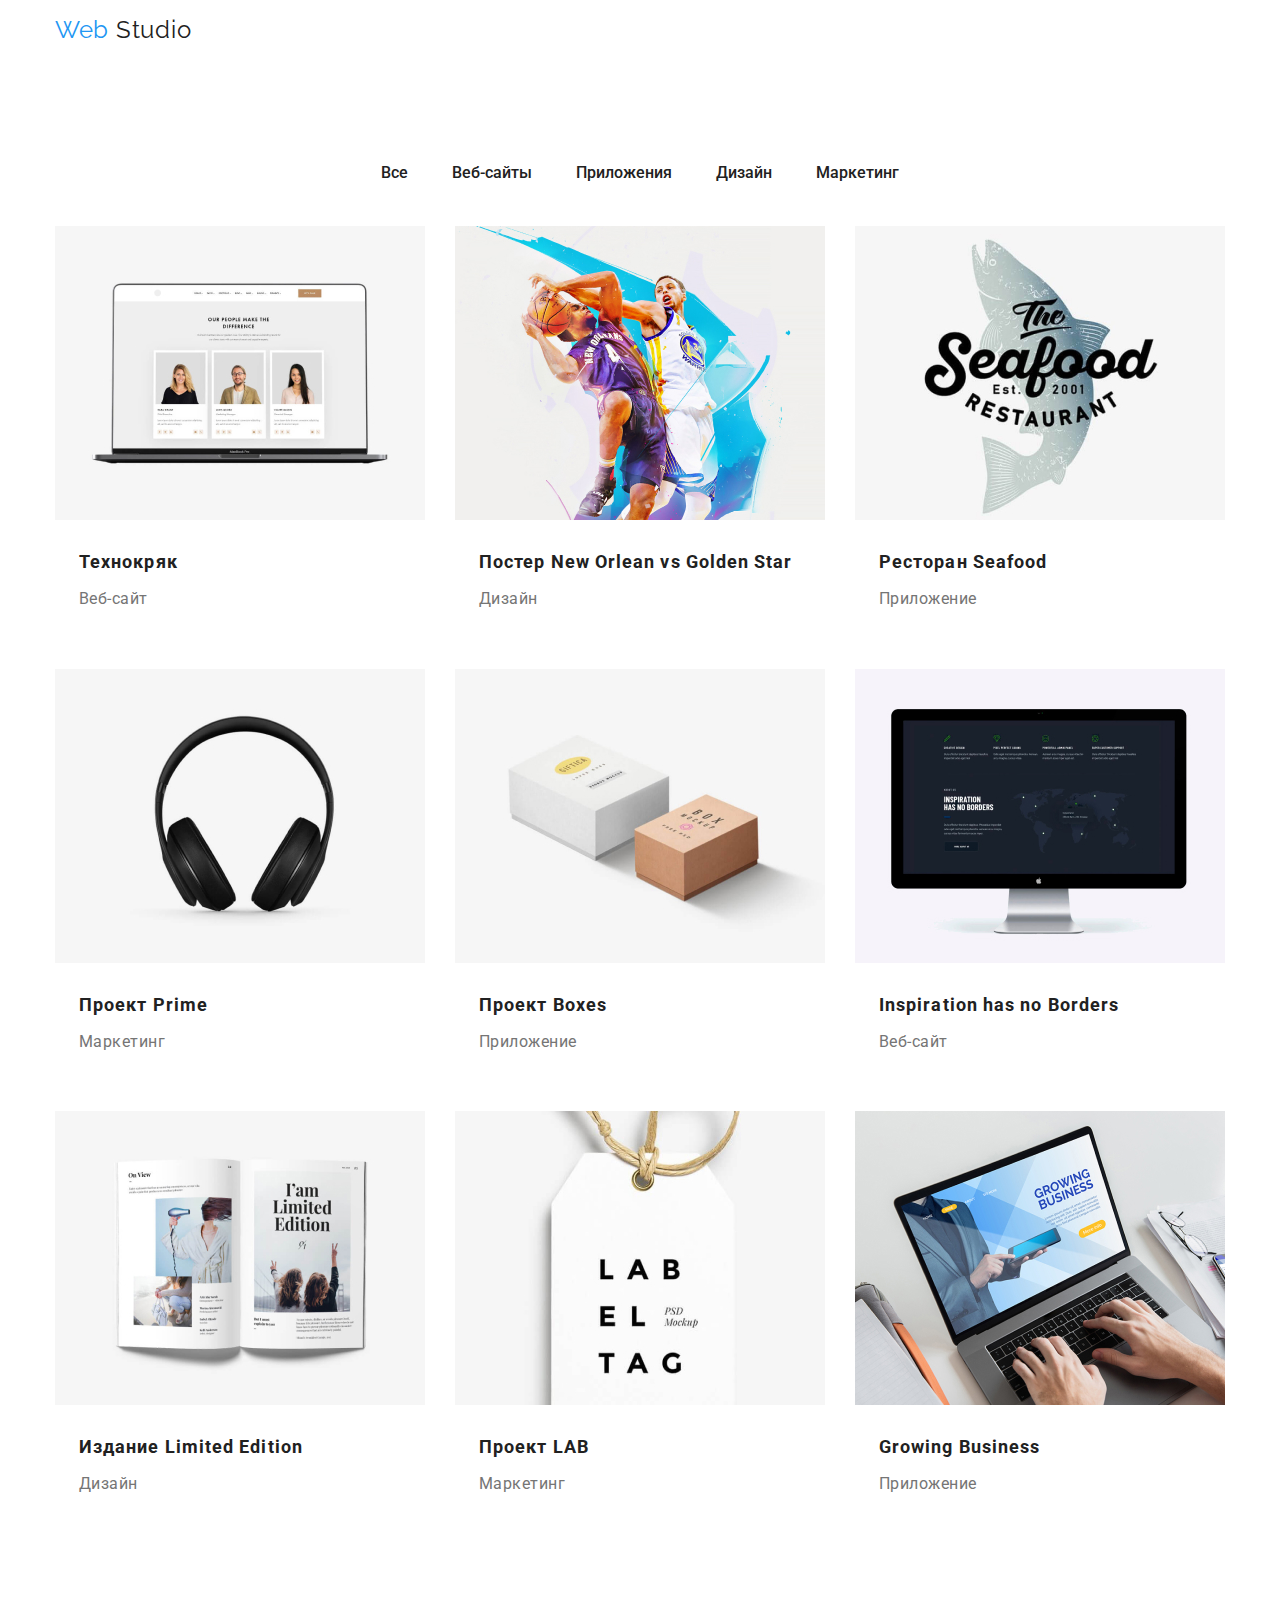
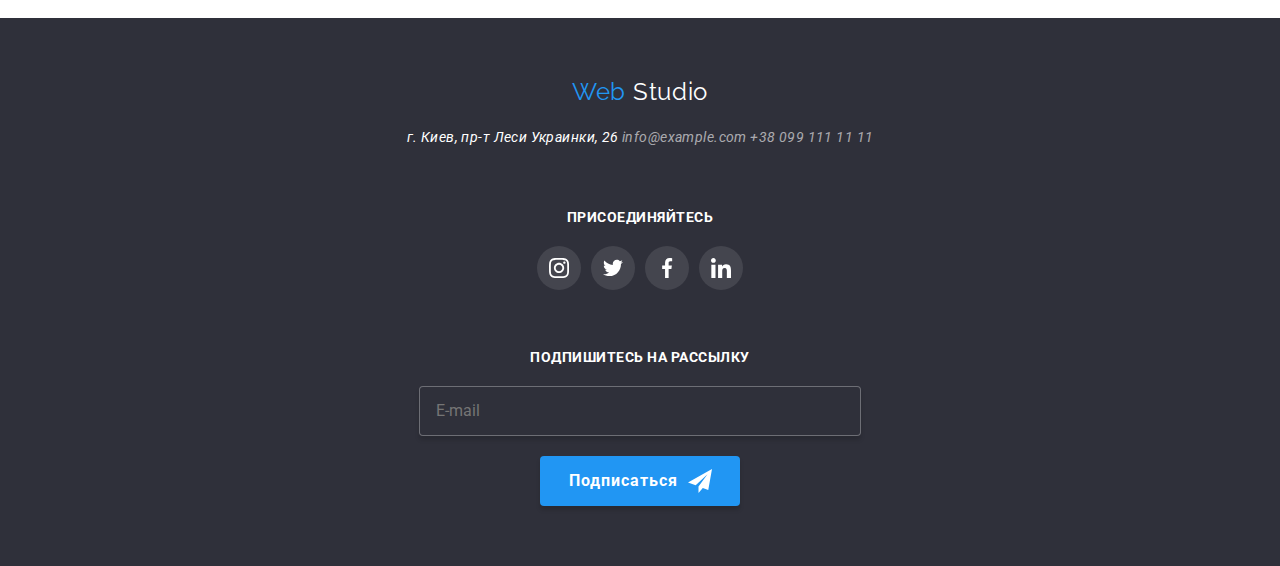
==== portfolio.html @ 6e50695f "v.1.0" ====
<!DOCTYPE html>
<html lang="ru">
  <head>
    <meta charset="utf-8" />
    <meta name="description" content="" />
    <meta name="viewport" content="width=device-width, initial-scale=1.0" />
    <title>Web Studio</title>
    <link href="https://fonts.googleapis.com/css2?family=Raleway:wght@700&family=Roboto:wght@400;500;700;900&display=swap"
      rel="stylesheet">
      <link rel="stylesheet" href="https://cdnjs.cloudflare.com/ajax/libs/modern-normalize/0.6.0/modern-normalize.min.css" />
    <!-- <link rel="stylesheet" href="./css/styles.css" /> -->
    <link rel="stylesheet" href="./css/portfolio.min.css"/>
  </head>

  <body>
    <!--Шапка страницы-->
    <header>
      <div class="container main-nav">
        <!--Navigation-->
        
          <a class="logo" href="./index.html" target="_blank">
            <span class="logo-web">Web</span>
            <span class="logo-studio">Studio</span>
          </a>
          
        <nav class="nav">
          <ul class="nav-list">
            <li class="nav-item">
              <a href="./index.html" class="nav-link" target="_blank">Студия</a>
            </li>
            <li class="nav-item">
              <a href="./portfolio.html" class="nav-link current" target="_blank">Портфолио</a>
            </li>
            <li class="nav-item">
              <a href="#" class="nav-link" target="_blank">Контакты</a>
            </li>
          </ul>
        </nav>
    
        <!--Contacts-->
        <adress class="cont">
          <a class="cont-mail" href="mailto:">
            <svg class="icon-envelope">
              <use href="./images/symbol-defs.svg#icon-envelope"></use>
            </svg>
            info@devstudio.com</a>
          <a class="cont-num" href="tel:+380961111111">
            <svg class="icon-smartphone">
              <use href="./images/symbol-defs.svg#icon-smartphone"></use>
            </svg>
            +38 096 111 11 11</a>
        </adress>
      </div>
    </header>

    <main>
      <div class="container main-section">
      <!--Filter-->
      <section>
        <h1 class="title">Portfolio</h1>
        <ul class="filter">
          <li><button class="filter-btn" type="button">Все</button></li>
          <li><button class="filter-btn" type="button">Веб-сайты</button></li>
          <li><button class="filter-btn" type="button">Приложения</button></li>
          <li><button class="filter-btn" type="button">Дизайн</button></li>
          <li><button class="filter-btn" type="button">Маркетинг</button></li>
        </ul>

      <!--Products-->
      <section>
        <h2 class="filter-title">Projects</h2>

        <ul class="project-list">
          <li class="allserv-item">
            <a class="allserv-link" href="">
              <div class="allserv-img"><img src="./images/crack.jpg" alt="Технокряк" /></div>
                <div class="descr-item">
                  <p class="description">Технокряк это современная площадка распространения коронавируса.
                  Компании используют эту платформу для цифрового шпионажа и атак на
                  защищённые сервера конкурентов.</p>
                </div>
                <div class="name-type">
                  <h3 class="allserv-name">Технокряк</h3>
                  <p class="allserv-type">Веб-сайт</p>
                </div>
            </a>
          </li>

          <li class="allserv-item">
            <a class="allserv-link" href="">
              <div class="allserv-img"><img src="./images/poster.jpg" alt="Баскетбольный постер"/></div>
                <div class="descr-item">
                  <p class="description">Технокряк это современная площадка распространения коронавируса.
                  Компании используют эту платформу для цифрового шпионажа и атак на
                  защищённые сервера конкурентов.</p>
                </div>
                <div class="name-type">
                  <h3 class="allserv-name">Постер New Orlean vs Golden Star</h3>
                  <p class="allserv-type">Дизайн</p>
                </div>
            </a>
          </li>

          <li class="allserv-item">
            <a class="allserv-link" href="">
              <div class="allserv-img"><img src="./images/seafood.jpg" alt="Ресторан морской кухни"/></div>
              <div class="descr-item">
                <p class="description">Технокряк это современная площадка распространения коронавируса.
                Компании используют эту платформу для цифрового шпионажа и атак на
                защищённые сервера конкурентов.</p>
              </div>
              <div class="name-type">
                <h3 class="allserv-name">Ресторан Seafood</h3>
                <p class="allserv-type">Приложение</p>
              </div>
            </a>
          </li>

          <li class="allserv-item">
            <a class="allserv-link" href="">
              <div class="allserv-img"><img src="./images/headphone.jpg" alt="Наушники" /></div>
              <div class="descr-item">
                <p class="description">Технокряк это современная площадка распространения коронавируса.
                Компании используют эту платформу для цифрового шпионажа и атак на
                защищённые сервера конкурентов.</p>
              </div>
              <div class="name-type">
                <h3 class="allserv-name">Проект Prime</h3>
                <p class="allserv-type">Маркетинг</p>
              </div>
            </a>
          </li>

          <li class="allserv-item">
            <a class="allserv-link" href="">
              <div class="allserv-img"><img src="./images/boxes.jpg" alt="Коробки" /></div>
              <div class="descr-item">
                <p class="description">Технокряк это современная площадка распространения коронавируса.
                Компании используют эту платформу для цифрового шпионажа и атак на
                защищённые сервера конкурентов.</p>
              </div>
              <div class="name-type">
                <h3 class="allserv-name">Проект Boxes</h3>
                <p class="allserv-type">Приложение</p>
              </div>
            </a>
          </li>

          <li class="allserv-item">
            <a class="allserv-link" href="">
              <div class="allserv-img"><img src="./images/design.jpg" alt="Дизайн" /></div>
              <div class="descr-item">
                <p class="description">Технокряк это современная площадка распространения коронавируса.
                Компании используют эту платформу для цифрового шпионажа и атак на
                защищённые сервера конкурентов.</p>
              </div>
              <div class="name-type">
                <h3 class="allserv-name">Inspiration has no Borders</h3>
                <p class="allserv-type">Веб-сайт</p>
              </div>
            </a>
          </li>

          <li class="allserv-item">
            <a class="allserv-link" href="">
              <div class="allserv-img"><img src="./images/limit.jpg" alt="Лимитированная версия"/></div>
              <div class="descr-item">
                <p class="description">Технокряк это современная площадка распространения коронавируса.
                Компании используют эту платформу для цифрового шпионажа и атак на
                защищённые сервера конкурентов.</p>
              </div>
              <div class="name-type">
                <h3 class="allserv-name">Издание Limited Edition</h3>
                <p class="allserv-type">Дизайн</p>
              </div>
            </a>
          </li>

          <li class="allserv-item">
            <a class="allserv-link" href="">
              <div class="allserv-img"><img src="./images/label.jpg" alt="Лейбл и лого" /></div>
              <div class="descr-item">
                <p class="description">Технокряк это современная площадка распространения коронавируса.
                Компании используют эту платформу для цифрового шпионажа и атак на
                защищённые сервера конкурентов.</p>
              </div>
              <div class="name-type">
                <h3 class="allserv-name">Проект LAB</h3>
                <p class="allserv-type">Маркетинг</p>
              </div>
            </a>
          </li>

          <li class="allserv-item">
            <a class="allserv-link" href="">
              <div class="allserv-img"><img src="./images/nbook.jpg" alt="Ноутбук" /></div>
              <div class="descr-item">
                <p class="description">Технокряк это современная площадка распространения коронавируса.
                Компании используют эту платформу для цифрового шпионажа и атак на
                защищённые сервера конкурентов.</p>
              </div>
              <div class="name-type">
                <h3 class="allserv-name">Growing Business</h3>
                <p class="allserv-type">Приложение</p>
              </div>
            </a>
          </li>
        </ul>
      </section>
      </div>
    </main>

    <!--Footer-->
    <footer class="footer">
      <!--Contacts-->
    <div class="foot container">
      <div class="first-foot">
      <a class="logo" href=""><span class="logo-web">Web</span> Studio</a>
      <address class="footer-address">
        г. Киев, пр-т Леси Украинки, 26
        <a class="footer-mail" href="mailto:info@example.com">info@example.com</a>
        <a class="footer-num" href="tel:+380991111111">+38 099 111 11 11</a>
      </address>
      </div>
      
      <div class="second-foot">
        <p class="footer-action">Присоединяйтесь</p>
        <ul class="invite-list">
          <li class="invite-item">
            <a class="invite-social" href="">
              <svg class="invite-instagram">
                <use href="./images/symbol-defs.svg#icon-instagram">
                </use>
              </svg>
            </a>
          </li>
          <li class="invite-item">
            <a class="invite-social" href="">
              <svg class="invite-twitter">
                <use href="./images/symbol-defs.svg#icon-twitter">
                </use>
              </svg>
            </a>
          </li>
          <li class="invite-item">
            <a class="invite-social" href="">
              <svg class="invite-facebook">
                <use href="./images/symbol-defs.svg#icon-facebook">
                </use>
              </svg>
            </a>
          </li>
          <li class="invite-item">
            <a class="invite-social" href="">
              <svg class="invite-linkedin">
                <use href="./images/symbol-defs.svg#icon-linkedin">
                </use>
              </svg>
            </a>
          </li>
        </ul>
      </div>
      
      <div class="third-foot">
        <p class="footer-action">Подпишитесь на рассылку</p>
        <div class="foot-input">
          <input class="action-email" type="text" name="mail" placeholder="E-mail" />
          <button class="btn" type="submit">Подписаться
            <svg class="icon-iconsend">
            <use href="./images/symbol-defs.svg#icon-iconsend">
            </use></svg>
          </button>
        </div>
      </div>
    </div>

    </footer>
  </body>
</html>
---- css/portfolio.min.css ----
.third-foot .btn{padding-top:10px;padding-bottom:10px;width:200px;font-weight:700;line-height:1.88;letter-spacing:0.06em;border:0;color:#fff;background:#2196f3;-webkit-box-shadow:0px 4px 4px rgba(0,0,0,0.15);box-shadow:0px 4px 4px rgba(0,0,0,0.15);border-radius:4px;cursor:pointer}.third-foot .btn:hover{background:#188CE8}html{-webkit-box-sizing:border-box;box-sizing:border-box}*,*::before,*::after{-webkit-box-sizing:inherit;box-sizing:inherit}body{color:#212121;font-family:"Roboto",sans-serif;letter-spacing:0.03em}ul{list-style:none;margin:0 0;padding:0 0}a{text-decoration:none}p{margin-top:0;margin-bottom:0}.container{margin-left:auto;margin-right:auto;padding:0 15px}@media screen and (min-width: 480px){.container{width:480px}}@media screen and (min-width: 768px){.container{width:768px}}@media screen and (min-width: 1200px){.container{width:1200px}}.logo{margin-top:16px;margin-bottom:16px;color:#fff;font-family:"Raleway",sans-serif;font-size:24px;line-height:1.17;letter-spacing:0.03em}.logo-web{color:#2196f3}.logo-studio{color:#212121}.main-nav{display:-webkit-box;display:-ms-flexbox;display:flex;-webkit-box-align:center;-ms-flex-align:center;align-items:center;-webkit-box-pack:justify;-ms-flex-pack:justify;justify-content:space-between}.nav{display:none}.current{color:#2196f3}.current::after{content:'';position:absolute;bottom:0;left:0;width:100%;height:4px;background-color:#2196f3;border-radius:2px;opacity:1}.cont{display:none}.main-section{padding-top:94px;padding-bottom:94px}.title{display:none}.filter{display:-webkit-box;display:-ms-flexbox;display:flex;-webkit-box-pack:center;-ms-flex-pack:center;justify-content:center;margin-left:auto}.filter-btn{color:#212121;background-color:#fff;font-family:inherit;padding:6px 22px;border:transparent;border-radius:4px;font-weight:500;font-size:16px;line-height:1.62;text-align:center;outline:none;-webkit-transition:all 250ms cubic-bezier(0.4, 0, 0.2, 1);transition:all 250ms cubic-bezier(0.4, 0, 0.2, 1)}.filter-btn:hover,.filter-btn:focus{color:#fff;background-color:#2196f3;-webkit-box-shadow:0px 2px 2px rgba(0,0,0,0.12),0px 1px 2px rgba(0,0,0,0.08),0px 3px 1px rgba(0,0,0,0.1);box-shadow:0px 2px 2px rgba(0,0,0,0.12),0px 1px 2px rgba(0,0,0,0.08),0px 3px 1px rgba(0,0,0,0.1)}.project-list{display:-webkit-box;display:-ms-flexbox;display:flex;-ms-flex-wrap:wrap;flex-wrap:wrap;margin-top:34px}.filter-title{display:none}.allserv-item{width:370px;padding-bottom:20px;overflow:hidden}.allserv-item:not(:nth-child(3n)){margin-right:30px}.allserv-item:not(:nth-child(-n+3)){margin-top:30px}.allserv-item:hover,.allserv-item:focus{border:1px solid #eee;-webkit-box-sizing:border-box;box-sizing:border-box;-webkit-box-shadow:1px 4px 6px rgba(0,0,0,0.16),0px 4px 4px rgba(0,0,0,0.06),0px 1px 1px rgba(0,0,0,0.12);box-shadow:1px 4px 6px rgba(0,0,0,0.16),0px 4px 4px rgba(0,0,0,0.06),0px 1px 1px rgba(0,0,0,0.12)}.allserv-link{display:inline-block;content:"";position:relative;overflow:hidden}.allserv-img{overflow:hidden}.allserv-img::before{display:inline-block;content:"";position:absolute;top:0;left:0;width:100%;height:300px;background:rgba(33,150,243,0.9);z-index:2;-webkit-transform:translateY(100%);transform:translateY(100%);-webkit-transition:all 250ms cubic-bezier(0.4, 0, 0.2, 1);transition:all 250ms cubic-bezier(0.4, 0, 0.2, 1)}.allserv-item:hover .allserv-img::before{-webkit-transform:translateY(0);transform:translateY(0)}.allserv-name{margin-top:0;margin-bottom:0;padding-top:20px;padding-left:24px;color:#212121;font-weight:700;font-size:18px;line-height:2;letter-spacing:0.06em}.allserv-type{margin-top:4px;margin-bottom:0;padding-left:24px;color:#757575;font-weight:400;font-size:16px;line-height:1.86}.descr-item{display:inline-block;content:"";position:absolute;top:0;left:0;padding:63px 24px;font-size:18px;line-height:1.56;letter-spacing:0.03em;color:#fff;opacity:1;-webkit-transform:translateY(100%);transform:translateY(100%);z-index:4;-webkit-transition:all 250ms cubic-bezier(0.4, 0, 0.2, 1);transition:all 250ms cubic-bezier(0.4, 0, 0.2, 1)}.allserv-item:hover .descr-item{-webkit-transform:translateY(0);transform:translateY(0)}.name-type{position:relative;z-index:5;background-color:#fff}.footer{width:inherit;padding-top:60px;padding-bottom:60px;text-align:center;background-color:#2F303A}.footer-mail,.footer-num{color:rgba(255,255,255,0.6)}.footer-mail:hover,.footer-mail:focus,.footer-num:hover,.footer-num:focus{color:#2196f3}.footer-action{margin-top:60px;margin-bottom:20px;color:#fff;font-weight:700;font-size:14px;line-height:1.14;text-transform:uppercase}.footer-address{margin-top:20px;color:#fff;font-style:400;font-size:14px;line-height:1.71;letter-spacing:0.03em}.footer-address div{margin-top:10px}.foot-input{display:inline-block}.first-foot a.logo{margin:0}.third-foot .btn{position:relative;height:50px;text-align:left;padding-left:29px}.invite-list{display:-webkit-box;display:-ms-flexbox;display:flex;-webkit-box-pack:center;-ms-flex-pack:center;justify-content:center;margin-top:20px}.invite-item:not(:last-child){margin-right:10px}.invite-instagram,.invite-twitter,.invite-facebook,.invite-linkedin{width:20px;height:20px;fill:#fff}a.invite-social{display:-webkit-box;display:-ms-flexbox;display:flex;-webkit-box-pack:center;-ms-flex-pack:center;justify-content:center;-webkit-box-align:center;-ms-flex-align:center;align-items:center;height:44px;width:44px;background-color:rgba(255,255,255,0.1);background-size:44px;border-radius:50%;-webkit-transition:all 250ms cubic-bezier(0.4, 0, 0.2, 1);transition:all 250ms cubic-bezier(0.4, 0, 0.2, 1)}a.invite-social:hover,a.invite-social:focus{background-color:#2196f3;background-size:44px;border-radius:50%}.action-email{height:50px;width:100%;padding:16px;margin-bottom:20px;color:rgba(255,255,255,0.6);border:1px solid rgba(255,255,255,0.3);-webkit-box-sizing:border-box;box-sizing:border-box;-webkit-box-shadow:0px 4px 4px rgba(0,0,0,0.15);box-shadow:0px 4px 4px rgba(0,0,0,0.15);border-radius:4px;background-color:#2F303A;-webkit-transition:all 250ms cubic-bezier(0.4, 0, 0.2, 1);transition:all 250ms cubic-bezier(0.4, 0, 0.2, 1)}.icon-iconsend{position:absolute;right:28px;bottom:13px;height:24px;width:24px;fill:#fff}
/*# sourceMappingURL=portfolio.min.css.map */
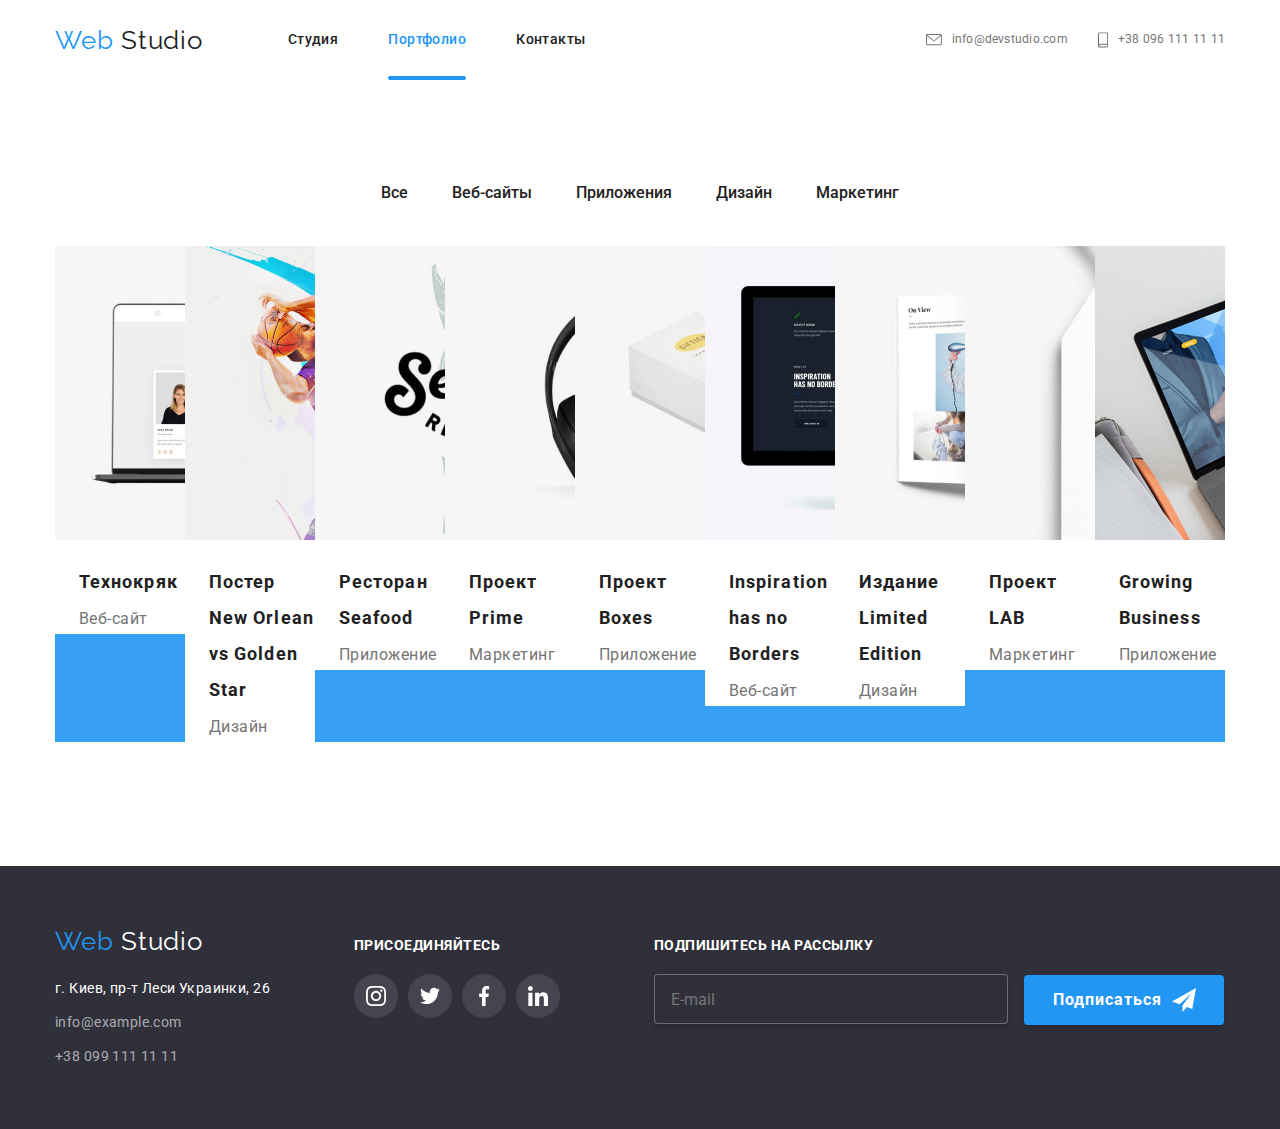
==== commit 9a43514e: "v.2.3" ====
--- a/portfolio.html
+++ b/portfolio.html
@@ -213,67 +213,66 @@
     <!--Footer-->
     <footer class="footer">
       <!--Contacts-->
-    <div class="foot container">
-      <div class="first-foot">
-      <a class="logo" href=""><span class="logo-web">Web</span> Studio</a>
-      <address class="footer-address">
-        г. Киев, пр-т Леси Украинки, 26
-        <a class="footer-mail" href="mailto:info@example.com">info@example.com</a>
-        <a class="footer-num" href="tel:+380991111111">+38 099 111 11 11</a>
-      </address>
-      </div>
-      
-      <div class="second-foot">
-        <p class="footer-action">Присоединяйтесь</p>
-        <ul class="invite-list">
-          <li class="invite-item">
-            <a class="invite-social" href="">
-              <svg class="invite-instagram">
-                <use href="./images/symbol-defs.svg#icon-instagram">
-                </use>
-              </svg>
-            </a>
-          </li>
-          <li class="invite-item">
-            <a class="invite-social" href="">
-              <svg class="invite-twitter">
-                <use href="./images/symbol-defs.svg#icon-twitter">
-                </use>
-              </svg>
-            </a>
-          </li>
-          <li class="invite-item">
-            <a class="invite-social" href="">
-              <svg class="invite-facebook">
-                <use href="./images/symbol-defs.svg#icon-facebook">
-                </use>
-              </svg>
-            </a>
-          </li>
-          <li class="invite-item">
-            <a class="invite-social" href="">
-              <svg class="invite-linkedin">
-                <use href="./images/symbol-defs.svg#icon-linkedin">
-                </use>
-              </svg>
-            </a>
-          </li>
-        </ul>
-      </div>
-      
-      <div class="third-foot">
-        <p class="footer-action">Подпишитесь на рассылку</p>
-        <div class="foot-input">
-          <input class="action-email" type="text" name="mail" placeholder="E-mail" />
-          <button class="btn" type="submit">Подписаться
-            <svg class="icon-iconsend">
-            <use href="./images/symbol-defs.svg#icon-iconsend">
-            </use></svg>
-          </button>
+      <div class="foot container">
+        <div class="first-foot">
+          <a class="logo" href=""><span class="logo-web">Web</span> Studio</a>
+          <div class="footer-address">
+            <div>г. Киев, пр-т Леси Украинки, 26</div>
+            <div><a class="footer-mail" href="mailto:info@example.com">info@example.com</a></div>
+            <div><a class="footer-num" href="tel:+380991111111">+38 099 111 11 11</a></div>
+          </div>
+        </div>
+
+        <div class="second-foot">
+          <p class="footer-action">Присоединяйтесь</p>
+          <ul class="invite-list">
+            <li class="invite-item">
+              <a class="invite-social" href="">
+                <svg class="invite-instagram">
+                  <use href="./images/symbol-defs.svg#icon-instagram">
+                  </use>
+                </svg>
+              </a>
+            </li>
+            <li class="invite-item">
+              <a class="invite-social" href="">
+                <svg class="invite-twitter">
+                  <use href="./images/symbol-defs.svg#icon-twitter">
+                  </use>
+                </svg>
+              </a>
+            </li>
+            <li class="invite-item">
+              <a class="invite-social" href="">
+                <svg class="invite-facebook">
+                  <use href="./images/symbol-defs.svg#icon-facebook">
+                  </use>
+                </svg>
+              </a>
+            </li>
+            <li class="invite-item">
+              <a class="invite-social" href="">
+                <svg class="invite-linkedin">
+                  <use href="./images/symbol-defs.svg#icon-linkedin">
+                  </use>
+                </svg>
+              </a>
+            </li>
+          </ul>
+        </div>
+
+        <div class="third-foot">
+          <p class="footer-action">Подпишитесь на рассылку</p>
+          <div class="foot-input">
+            <input class="action-email" type="text" name="mail" placeholder="E-mail" />
+            <button class="btn" type="submit">Подписаться
+              <svg class="icon-iconsend">
+              <use href="./images/symbol-defs.svg#icon-iconsend">
+              </use></svg>
+            </button>
+          </div>
         </div>
       </div>
-    </div>
-
     </footer>
   </body>
 </html>
--- a/css/portfolio.min.css
+++ b/css/portfolio.min.css
@@ -1,2 +1,2 @@
-.third-foot .btn{padding-top:10px;padding-bottom:10px;width:200px;font-weight:700;line-height:1.88;letter-spacing:0.06em;border:0;color:#fff;background:#2196f3;-webkit-box-shadow:0px 4px 4px rgba(0,0,0,0.15);box-shadow:0px 4px 4px rgba(0,0,0,0.15);border-radius:4px;cursor:pointer}.third-foot .btn:hover{background:#188CE8}html{-webkit-box-sizing:border-box;box-sizing:border-box}*,*::before,*::after{-webkit-box-sizing:inherit;box-sizing:inherit}body{color:#212121;font-family:"Roboto",sans-serif;letter-spacing:0.03em}ul{list-style:none;margin:0 0;padding:0 0}a{text-decoration:none}p{margin-top:0;margin-bottom:0}.container{margin-left:auto;margin-right:auto;padding:0 15px}@media screen and (min-width: 480px){.container{width:480px}}@media screen and (min-width: 768px){.container{width:768px}}@media screen and (min-width: 1200px){.container{width:1200px}}.logo{margin-top:16px;margin-bottom:16px;color:#fff;font-family:"Raleway",sans-serif;font-size:24px;line-height:1.17;letter-spacing:0.03em}.logo-web{color:#2196f3}.logo-studio{color:#212121}.main-nav{display:-webkit-box;display:-ms-flexbox;display:flex;-webkit-box-align:center;-ms-flex-align:center;align-items:center;-webkit-box-pack:justify;-ms-flex-pack:justify;justify-content:space-between}.nav{display:none}.current{color:#2196f3}.current::after{content:'';position:absolute;bottom:0;left:0;width:100%;height:4px;background-color:#2196f3;border-radius:2px;opacity:1}.cont{display:none}.main-section{padding-top:94px;padding-bottom:94px}.title{display:none}.filter{display:-webkit-box;display:-ms-flexbox;display:flex;-webkit-box-pack:center;-ms-flex-pack:center;justify-content:center;margin-left:auto}.filter-btn{color:#212121;background-color:#fff;font-family:inherit;padding:6px 22px;border:transparent;border-radius:4px;font-weight:500;font-size:16px;line-height:1.62;text-align:center;outline:none;-webkit-transition:all 250ms cubic-bezier(0.4, 0, 0.2, 1);transition:all 250ms cubic-bezier(0.4, 0, 0.2, 1)}.filter-btn:hover,.filter-btn:focus{color:#fff;background-color:#2196f3;-webkit-box-shadow:0px 2px 2px rgba(0,0,0,0.12),0px 1px 2px rgba(0,0,0,0.08),0px 3px 1px rgba(0,0,0,0.1);box-shadow:0px 2px 2px rgba(0,0,0,0.12),0px 1px 2px rgba(0,0,0,0.08),0px 3px 1px rgba(0,0,0,0.1)}.project-list{display:-webkit-box;display:-ms-flexbox;display:flex;-ms-flex-wrap:wrap;flex-wrap:wrap;margin-top:34px}.filter-title{display:none}.allserv-item{width:370px;padding-bottom:20px;overflow:hidden}.allserv-item:not(:nth-child(3n)){margin-right:30px}.allserv-item:not(:nth-child(-n+3)){margin-top:30px}.allserv-item:hover,.allserv-item:focus{border:1px solid #eee;-webkit-box-sizing:border-box;box-sizing:border-box;-webkit-box-shadow:1px 4px 6px rgba(0,0,0,0.16),0px 4px 4px rgba(0,0,0,0.06),0px 1px 1px rgba(0,0,0,0.12);box-shadow:1px 4px 6px rgba(0,0,0,0.16),0px 4px 4px rgba(0,0,0,0.06),0px 1px 1px rgba(0,0,0,0.12)}.allserv-link{display:inline-block;content:"";position:relative;overflow:hidden}.allserv-img{overflow:hidden}.allserv-img::before{display:inline-block;content:"";position:absolute;top:0;left:0;width:100%;height:300px;background:rgba(33,150,243,0.9);z-index:2;-webkit-transform:translateY(100%);transform:translateY(100%);-webkit-transition:all 250ms cubic-bezier(0.4, 0, 0.2, 1);transition:all 250ms cubic-bezier(0.4, 0, 0.2, 1)}.allserv-item:hover .allserv-img::before{-webkit-transform:translateY(0);transform:translateY(0)}.allserv-name{margin-top:0;margin-bottom:0;padding-top:20px;padding-left:24px;color:#212121;font-weight:700;font-size:18px;line-height:2;letter-spacing:0.06em}.allserv-type{margin-top:4px;margin-bottom:0;padding-left:24px;color:#757575;font-weight:400;font-size:16px;line-height:1.86}.descr-item{display:inline-block;content:"";position:absolute;top:0;left:0;padding:63px 24px;font-size:18px;line-height:1.56;letter-spacing:0.03em;color:#fff;opacity:1;-webkit-transform:translateY(100%);transform:translateY(100%);z-index:4;-webkit-transition:all 250ms cubic-bezier(0.4, 0, 0.2, 1);transition:all 250ms cubic-bezier(0.4, 0, 0.2, 1)}.allserv-item:hover .descr-item{-webkit-transform:translateY(0);transform:translateY(0)}.name-type{position:relative;z-index:5;background-color:#fff}.footer{width:inherit;padding-top:60px;padding-bottom:60px;text-align:center;background-color:#2F303A}.footer-mail,.footer-num{color:rgba(255,255,255,0.6)}.footer-mail:hover,.footer-mail:focus,.footer-num:hover,.footer-num:focus{color:#2196f3}.footer-action{margin-top:60px;margin-bottom:20px;color:#fff;font-weight:700;font-size:14px;line-height:1.14;text-transform:uppercase}.footer-address{margin-top:20px;color:#fff;font-style:400;font-size:14px;line-height:1.71;letter-spacing:0.03em}.footer-address div{margin-top:10px}.foot-input{display:inline-block}.first-foot a.logo{margin:0}.third-foot .btn{position:relative;height:50px;text-align:left;padding-left:29px}.invite-list{display:-webkit-box;display:-ms-flexbox;display:flex;-webkit-box-pack:center;-ms-flex-pack:center;justify-content:center;margin-top:20px}.invite-item:not(:last-child){margin-right:10px}.invite-instagram,.invite-twitter,.invite-facebook,.invite-linkedin{width:20px;height:20px;fill:#fff}a.invite-social{display:-webkit-box;display:-ms-flexbox;display:flex;-webkit-box-pack:center;-ms-flex-pack:center;justify-content:center;-webkit-box-align:center;-ms-flex-align:center;align-items:center;height:44px;width:44px;background-color:rgba(255,255,255,0.1);background-size:44px;border-radius:50%;-webkit-transition:all 250ms cubic-bezier(0.4, 0, 0.2, 1);transition:all 250ms cubic-bezier(0.4, 0, 0.2, 1)}a.invite-social:hover,a.invite-social:focus{background-color:#2196f3;background-size:44px;border-radius:50%}.action-email{height:50px;width:100%;padding:16px;margin-bottom:20px;color:rgba(255,255,255,0.6);border:1px solid rgba(255,255,255,0.3);-webkit-box-sizing:border-box;box-sizing:border-box;-webkit-box-shadow:0px 4px 4px rgba(0,0,0,0.15);box-shadow:0px 4px 4px rgba(0,0,0,0.15);border-radius:4px;background-color:#2F303A;-webkit-transition:all 250ms cubic-bezier(0.4, 0, 0.2, 1);transition:all 250ms cubic-bezier(0.4, 0, 0.2, 1)}.icon-iconsend{position:absolute;right:28px;bottom:13px;height:24px;width:24px;fill:#fff}
+.third-foot .btn{padding-top:10px;padding-bottom:10px;width:200px;font-weight:700;line-height:1.88;letter-spacing:0.06em;border:0;color:#fff;background:#2196f3;-webkit-box-shadow:0px 4px 4px rgba(0,0,0,0.15);box-shadow:0px 4px 4px rgba(0,0,0,0.15);border-radius:4px;cursor:pointer}.third-foot .btn:hover{background:#188CE8}html{-webkit-box-sizing:border-box;box-sizing:border-box}*,*::before,*::after{-webkit-box-sizing:inherit;box-sizing:inherit}body{color:#212121;font-family:"Roboto",sans-serif;letter-spacing:0.03em}ul{list-style:none;margin:0 0;padding:0 0}a{text-decoration:none}p{margin-top:0;margin-bottom:0}.container{margin-left:auto;margin-right:auto;padding:0 15px}@media screen and (min-width: 480px){.container{width:480px}}@media screen and (min-width: 768px){.container{width:768px}}@media screen and (min-width: 1200px){.container{width:1200px}}.logo{margin-top:16px;margin-bottom:16px;color:#fff;font-family:"Raleway",sans-serif;font-size:24px;line-height:1.17;letter-spacing:0.03em}@media screen and (min-width: 768px){.logo{display:inline;margin-right:80px}}@media screen and (min-width: 1200px){.logo{margin-right:85px;font-size:26px;line-height:1.19}}.logo-web{color:#2196f3}.logo-studio{color:#212121}.main-nav{display:-webkit-box;display:-ms-flexbox;display:flex;-webkit-box-align:center;-ms-flex-align:center;align-items:center;-webkit-box-pack:justify;-ms-flex-pack:justify;justify-content:space-between;height:80px}.nav{display:none}@media screen and (min-width: 768px){.nav{display:block}.nav-list{display:-webkit-box;display:-ms-flexbox;display:flex;font-size:14px;letter-spacing:0.03em}.nav-item{position:relative}.nav-item:not(:last-child){margin-right:50px}.nav-link{display:-webkit-box;display:-ms-flexbox;display:flex;-webkit-box-align:center;-ms-flex-align:center;align-items:center;min-height:80px;color:#212121;font-weight:500;font-size:14px;line-height:1.14;-webkit-transition:color 250ms cubic-bezier(0.4, 0, 0.2, 1);transition:color 250ms cubic-bezier(0.4, 0, 0.2, 1)}.nav-link:hover,.nav-link:focus{color:#2196f3}}.current{color:#2196f3}.current::after{content:'';position:absolute;bottom:0;left:0;width:100%;height:4px;background-color:#2196f3;border-radius:2px;opacity:1}.cont-mail,.cont-num{display:-webkit-box;display:-ms-flexbox;display:flex;-webkit-box-align:center;-ms-flex-align:center;align-items:center;max-height:16px;font-size:12px;line-height:1.67;letter-spacing:0.02em;color:#757575;fill:#757575;-webkit-transition:color 250ms cubic-bezier(0.4, 0, 0.2, 1),fill 250ms cubic-bezier(0.4, 0, 0.2, 1);transition:color 250ms cubic-bezier(0.4, 0, 0.2, 1),fill 250ms cubic-bezier(0.4, 0, 0.2, 1)}.cont-mail:hover,.cont-mail:focus,.cont-num:hover,.cont-num:focus{color:#2196f3;fill:#2196f3}@media screen and (max-width: 767px){.cont{display:none}}@media screen and (min-width: 768px){.cont{display:block;margin-left:80px}.cont-mail{margin-bottom:10px}}@media screen and (min-width: 1200px){.cont{display:-webkit-box;display:-ms-flexbox;display:flex;margin-left:auto}.cont-mail{margin-right:30px;margin-bottom:0}.cont-mail,.cont-num{max-height:16px;min-height:80px;line-height:1.14;letter-spacing:0.02em}}@media screen and (min-width: 768px){.icon-envelope{width:16px;margin-right:10px}}@media screen and (min-width: 768px){.icon-smartphone{width:10px;margin-right:10px}}.main-section{padding-top:45px;padding-bottom:40px}@media screen and (min-width: 1200px){.main-section{padding-top:94px;padding-bottom:94px}}.title{display:none}.filter{display:-webkit-box;display:-ms-flexbox;display:flex;-ms-flex-wrap:wrap;flex-wrap:wrap}@media screen and (min-width: 1200px){.filter{display:-webkit-box;display:-ms-flexbox;display:flex;-webkit-box-pack:center;-ms-flex-pack:center;justify-content:center;margin-left:auto}}.filter-btn{color:#212121;background-color:#fff;font-family:inherit;margin-top:15px;margin-right:8px;padding:6px 22px;border:transparent;border-radius:4px;font-weight:500;font-size:16px;line-height:1.62;text-align:center;outline:none;-webkit-transition:all 250ms cubic-bezier(0.4, 0, 0.2, 1);transition:all 250ms cubic-bezier(0.4, 0, 0.2, 1)}.filter-btn:hover,.filter-btn:focus{color:#fff;background-color:#2196f3;-webkit-box-shadow:0px 2px 2px rgba(0,0,0,0.12),0px 1px 2px rgba(0,0,0,0.08),0px 3px 1px rgba(0,0,0,0.1);box-shadow:0px 2px 2px rgba(0,0,0,0.12),0px 1px 2px rgba(0,0,0,0.08),0px 3px 1px rgba(0,0,0,0.1)}@media screen and (min-width: 1200px){.filter-btn{margin:0}}.project-list{display:-webkit-box;display:-ms-flexbox;display:flex;-ms-flex-wrap:wrap;flex-wrap:wrap;margin-top:40px}@media screen and (min-width: 1200px){.project-list{-ms-flex-wrap:nowrap;flex-wrap:nowrap;margin-top:34px}}.filter-title{display:none}.allserv-item{display:block;-ms-flex-wrap:wrap;flex-wrap:wrap;width:100%;overflow:hidden;margin-bottom:30px}.allserv-item:hover,.allserv-item:focus{border:1px solid #eee;-webkit-box-sizing:border-box;box-sizing:border-box;-webkit-box-shadow:1px 4px 6px rgba(0,0,0,0.16),0px 4px 4px rgba(0,0,0,0.06),0px 1px 1px rgba(0,0,0,0.12);box-shadow:1px 4px 6px rgba(0,0,0,0.16),0px 4px 4px rgba(0,0,0,0.06),0px 1px 1px rgba(0,0,0,0.12)}.allserv-link{content:"";position:relative;overflow:hidden}.allserv-img{overflow:hidden}.allserv-img::before{display:inline-block;content:"";position:absolute;top:0;left:0;width:100%;height:300px;background:rgba(33,150,243,0.9);z-index:2;-webkit-transform:translateY(100%);transform:translateY(100%);-webkit-transition:all 250ms cubic-bezier(0.4, 0, 0.2, 1);transition:all 250ms cubic-bezier(0.4, 0, 0.2, 1)}.allserv-item:hover .allserv-img::before{-webkit-transform:translateY(0);transform:translateY(0)}.allserv-name{margin-top:0;margin-bottom:0;padding-top:20px;padding-left:24px;color:#212121;font-weight:700;font-size:18px;line-height:2;letter-spacing:0.06em}.allserv-type{margin-top:4px;margin-bottom:0;padding-left:24px;color:#757575;font-weight:400;font-size:16px;line-height:1.86}.descr-item{display:inline-block;content:"";position:absolute;top:0;left:0;padding:77px 24px;font-size:18px;line-height:1.56;letter-spacing:0.03em;color:#fff;opacity:1;-webkit-transform:translateY(100%);transform:translateY(100%);z-index:4;-webkit-transition:all 250ms cubic-bezier(0.4, 0, 0.2, 1);transition:all 250ms cubic-bezier(0.4, 0, 0.2, 1)}.allserv-item:hover .descr-item{-webkit-transform:translateY(0);transform:translateY(0)}@media screen and (min-width: 1200px){.descr-item{padding:63px 24px}}.name-type{position:relative;z-index:5;background-color:#fff}.footer{width:inherit;padding-top:60px;padding-bottom:60px;text-align:center;background-color:#2F303A}@media screen and (min-width: 1200px){.footer{text-align:left}}.footer-mail,.footer-num{color:rgba(255,255,255,0.6);-webkit-transition:color 250ms cubic-bezier(0.4, 0, 0.2, 1);transition:color 250ms cubic-bezier(0.4, 0, 0.2, 1)}@media screen and (min-width: 1200px){.footer-mail,.footer-num{margin-top:10px;display:inline-block}}.footer-mail:hover,.footer-mail:focus,.footer-num:hover,.footer-num:focus{color:#2196f3}.footer-action{margin-top:60px;margin-bottom:20px;color:#fff;font-weight:700;font-size:14px;line-height:1.14;text-transform:uppercase}@media screen and (min-width: 768px){.footer-action{margin-top:0}}.footer-address{margin-top:20px;color:#fff;font-size:14px;line-height:1.71;letter-spacing:0.03em}@media screen and (min-width: 1200px){.footer-address{width:230px}}@media screen and (max-width: 1199px){.footer-address div{margin-top:10px}}@media screen and (min-width: 768px){.foot{display:-webkit-box;display:-ms-flexbox;display:flex;-ms-flex-wrap:wrap;flex-wrap:wrap}}@media screen and (min-width: 1200px){.foot{-ms-flex-wrap:nowrap;flex-wrap:nowrap;-webkit-box-align:baseline;-ms-flex-align:baseline;align-items:baseline;-webkit-box-pack:justify;-ms-flex-pack:justify;justify-content:space-between}}.foot-input{display:inline-block}.first-foot a.logo{margin:0}@media screen and (min-width: 768px){.first-foot{margin-left:74px}}@media screen and (min-width: 1200px){.first-foot{margin-right:69px;margin-left:0}}@media screen and (min-width: 768px){.second-foot{margin-top:5px;margin-left:165px;margin-right:74px}}@media screen and (min-width: 1200px){.second-foot{margin-top:0;margin-left:0;margin-right:94px}}@media screen and (min-width: 768px){.third-foot{margin-top:60px;width:100%}}@media screen and (min-width: 1200px){.third-foot{margin-top:0}}.third-foot .btn{position:relative;height:50px;text-align:left;padding-left:29px}.invite-list{display:-webkit-box;display:-ms-flexbox;display:flex;-webkit-box-pack:center;-ms-flex-pack:center;justify-content:center;margin-top:20px}@media screen and (min-width: 1200px){.invite-list{-ms-flex-pack:distribute;justify-content:space-around}}.invite-item:not(:last-child){margin-right:10px}.invite-instagram,.invite-twitter,.invite-facebook,.invite-linkedin{width:20px;height:20px;fill:#fff}a.invite-social{display:-webkit-box;display:-ms-flexbox;display:flex;-webkit-box-pack:center;-ms-flex-pack:center;justify-content:center;-webkit-box-align:center;-ms-flex-align:center;align-items:center;height:44px;width:44px;background-color:rgba(255,255,255,0.1);background-size:44px;border-radius:50%;-webkit-transition:all 250ms cubic-bezier(0.4, 0, 0.2, 1);transition:all 250ms cubic-bezier(0.4, 0, 0.2, 1)}a.invite-social:hover,a.invite-social:focus{background-color:#2196f3;background-size:44px;border-radius:50%}.action-email{height:50px;width:100%;padding:16px;margin-bottom:20px;color:rgba(255,255,255,0.6);border:1px solid rgba(255,255,255,0.3);-webkit-box-sizing:border-box;box-sizing:border-box;-webkit-box-shadow:0px 4px 4px rgba(0,0,0,0.15);box-shadow:0px 4px 4px rgba(0,0,0,0.15);border-radius:4px;background-color:#2F303A;-webkit-transition:all 250ms cubic-bezier(0.4, 0, 0.2, 1);transition:all 250ms cubic-bezier(0.4, 0, 0.2, 1)}.action-email:not(:placeholder-shown){background-color:#2F303A;color:rgba(255,255,255,0.6)}@media screen and (min-width: 1200px){.action-email{width:354px;margin-right:12px}}.icon-iconsend{position:absolute;right:28px;bottom:13px;height:24px;width:24px;fill:#fff}
 /*# sourceMappingURL=portfolio.min.css.map */